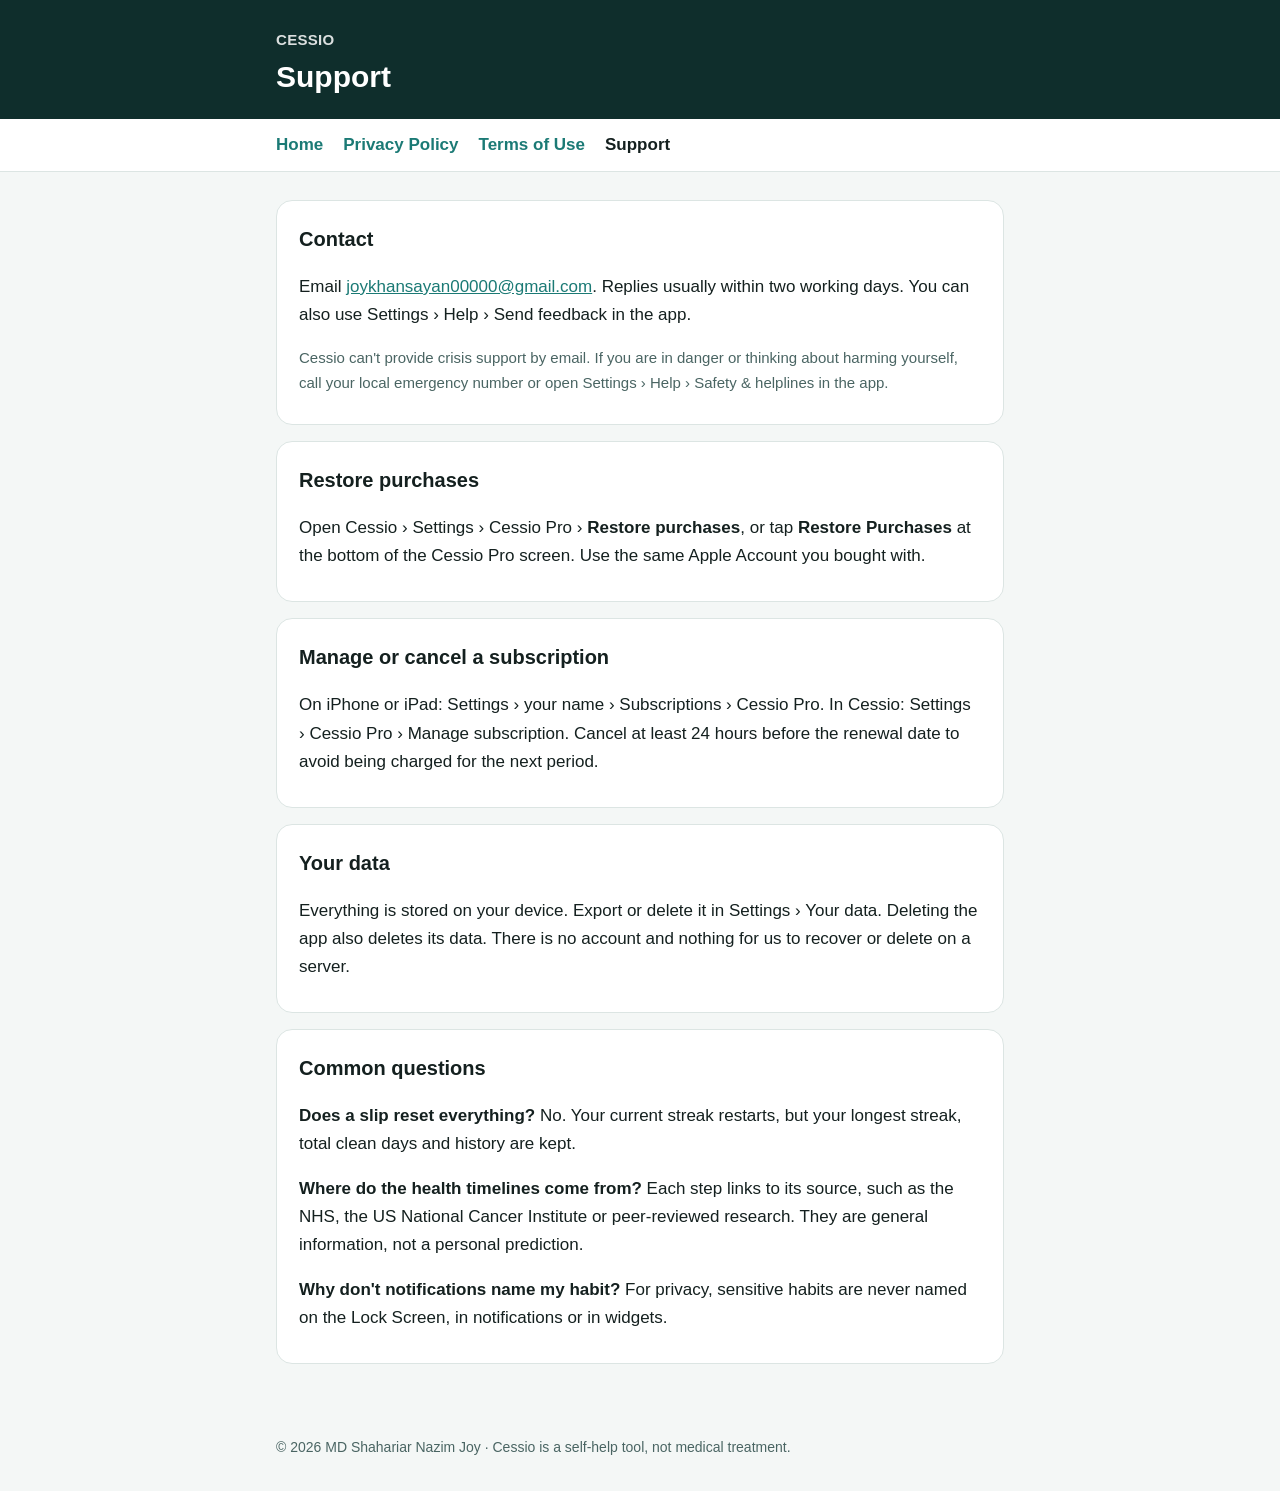
==== support.html @ 5b6c5786 "Cessio privacy policy, terms and support pages" ====
<!DOCTYPE html>
<html lang="en">
<head>
<meta charset="utf-8">
<meta name="viewport" content="width=device-width, initial-scale=1">
<title>Cessio — Support</title>
<meta name="description" content="Cessio: a private app for quitting or cutting back on habits.">
<link rel="stylesheet" href="style.css">
</head>
<body>
<header><div class="inner"><div class="brand">CESSIO</div><h1>Support</h1></div></header>
<nav aria-label="Pages"><ul>
  <li><a href="index.html">Home</a></li>
  <li><a href="privacy.html">Privacy Policy</a></li>
  <li><a href="terms.html">Terms of Use</a></li>
  <li><a href="support.html" aria-current="page">Support</a></li>
</ul></nav>
<main>
<section>
<h2>Contact</h2>
<p>Email <a href="mailto:joykhansayan00000@gmail.com">joykhansayan00000@gmail.com</a>. Replies usually within two working days. You can also use Settings › Help › Send feedback in the app.</p>
<p class="note">Cessio can't provide crisis support by email. If you are in danger or thinking about harming yourself, call your local emergency number or open Settings › Help › Safety &amp; helplines in the app.</p>
</section>
<section>
<h2>Restore purchases</h2>
<p>Open Cessio › Settings › Cessio Pro › <strong>Restore purchases</strong>, or tap <strong>Restore Purchases</strong> at the bottom of the Cessio Pro screen. Use the same Apple Account you bought with.</p>
</section>
<section>
<h2>Manage or cancel a subscription</h2>
<p>On iPhone or iPad: Settings › your name › Subscriptions › Cessio Pro. In Cessio: Settings › Cessio Pro › Manage subscription. Cancel at least 24 hours before the renewal date to avoid being charged for the next period.</p>
</section>
<section>
<h2>Your data</h2>
<p>Everything is stored on your device. Export or delete it in Settings › Your data. Deleting the app also deletes its data. There is no account and nothing for us to recover or delete on a server.</p>
</section>
<section>
<h2>Common questions</h2>
<p><strong>Does a slip reset everything?</strong> No. Your current streak restarts, but your longest streak, total clean days and history are kept.</p>
<p><strong>Where do the health timelines come from?</strong> Each step links to its source, such as the NHS, the US National Cancer Institute or peer-reviewed research. They are general information, not a personal prediction.</p>
<p><strong>Why don't notifications name my habit?</strong> For privacy, sensitive habits are never named on the Lock Screen, in notifications or in widgets.</p>
</section>
</main>
<footer><div class="inner">© 2026 MD Shahariar Nazim Joy · Cessio is a self-help tool, not medical treatment.</div></footer>
</body>
</html>
---- style.css ----
:root {
  --teal: #1B7A75; --deep: #0F2E2C; --ink: #14201F; --muted: #4A6563;
  --bg: #F4F7F6; --card: #FFFFFF; --line: #DCE5E3;
}
@media (prefers-color-scheme: dark) {
  :root { --teal: #4FB8B0; --deep: #0B1F1E; --ink: #E8F1EF; --muted: #9FBAB7; --bg: #101716; --card: #17201F; --line: #26332F; }
}
* { box-sizing: border-box; }
body { margin: 0; font-family: -apple-system, BlinkMacSystemFont, "Segoe UI", Roboto, sans-serif;
  background: var(--bg); color: var(--ink); line-height: 1.65; font-size: 17px; }
header { background: var(--deep); color: #fff; }
header .inner, nav ul, main, footer .inner { max-width: 760px; margin: 0 auto; padding-left: 16px; padding-right: 16px; }
header .inner { padding-top: 28px; padding-bottom: 24px; }
header .brand { font-weight: 700; letter-spacing: .02em; opacity: .85; font-size: 15px; }
header h1 { margin: 6px 0 0; font-size: 30px; line-height: 1.2; }
nav { background: var(--card); border-bottom: 1px solid var(--line); }
nav ul { list-style: none; display: flex; flex-wrap: wrap; gap: 4px 20px; padding-top: 12px; padding-bottom: 12px; margin: 0 auto; }
nav a { color: var(--teal); text-decoration: none; font-weight: 600; }
nav a[aria-current="page"] { color: var(--ink); }
main { padding-top: 28px; padding-bottom: 48px; }
section { background: var(--card); border: 1px solid var(--line); border-radius: 16px; padding: 4px 22px 14px; margin-bottom: 16px; }
h2 { font-size: 20px; margin: 18px 0 6px; }
p, li { color: var(--ink); }
.meta, .note { color: var(--muted); font-size: 15px; }
a { color: var(--teal); }
footer { color: var(--muted); font-size: 14px; }
footer .inner { padding-top: 8px; padding-bottom: 32px; }
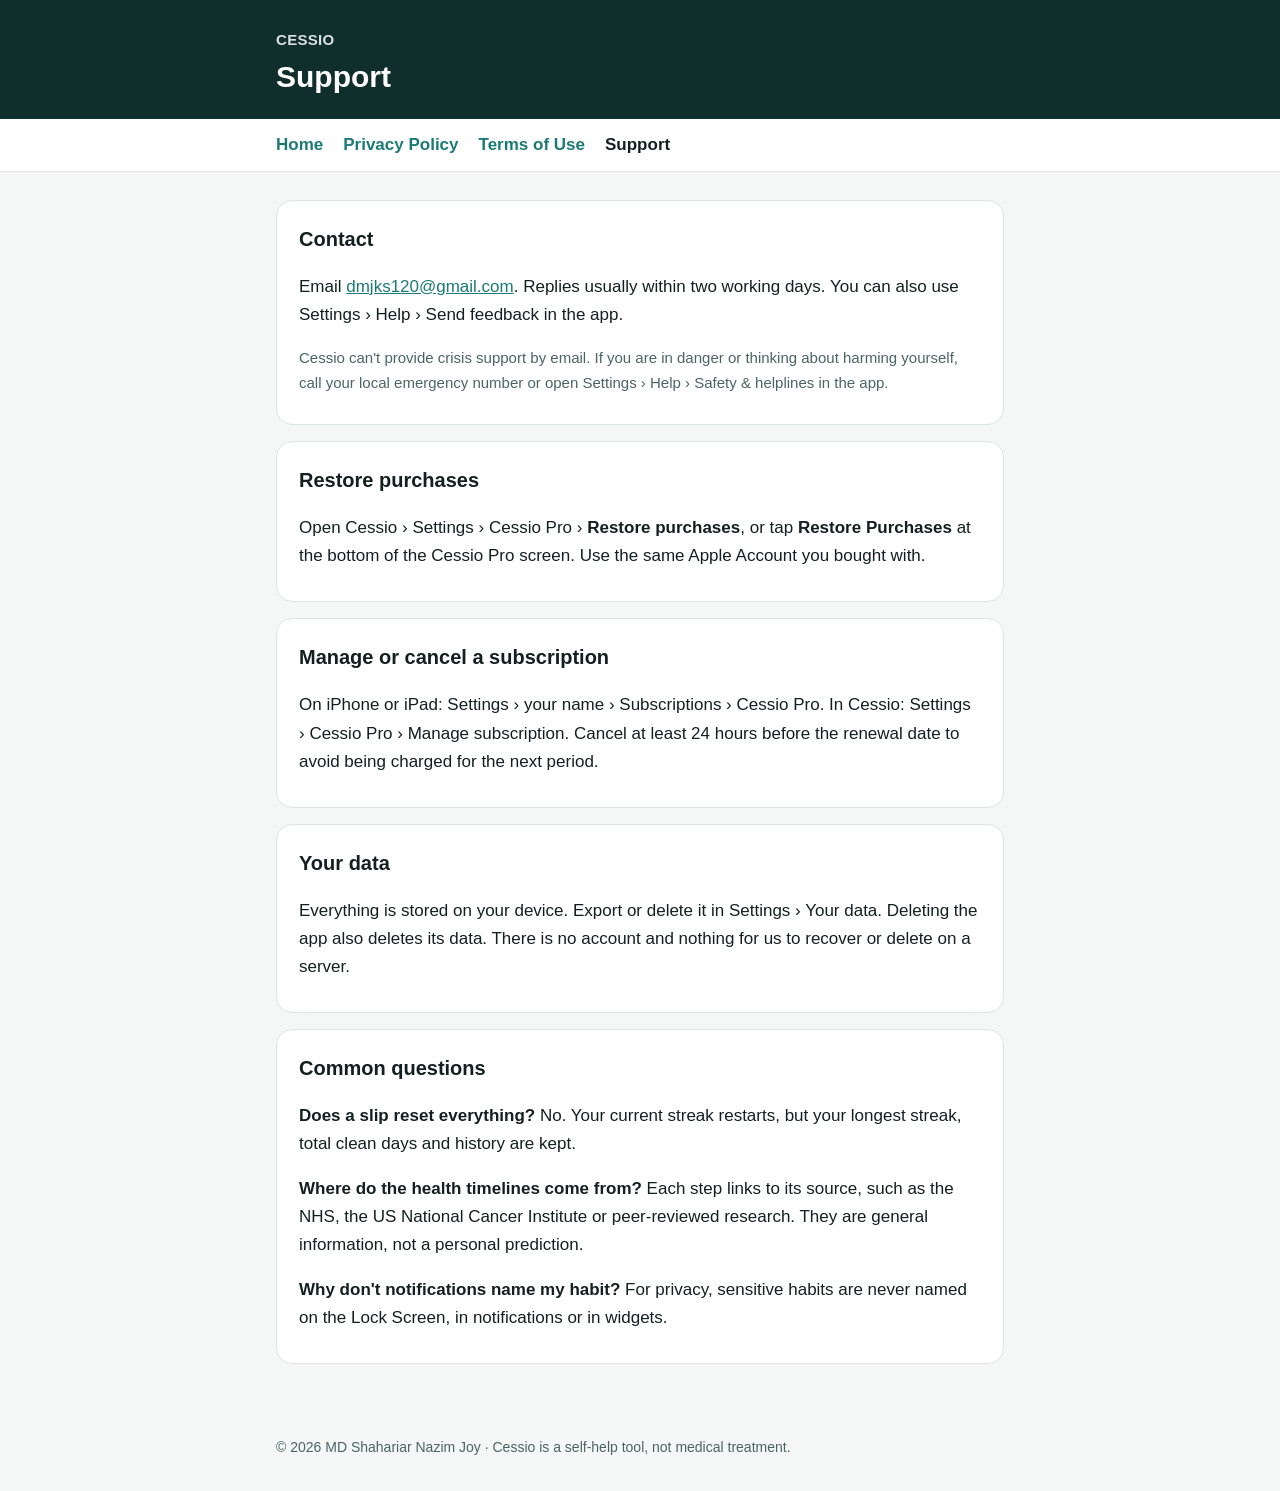
==== commit b10a5685: "Use dmjks120@gmail.com as the support address" ====
--- a/support.html
+++ b/support.html
@@ -18,7 +18,7 @@
 <main>
 <section>
 <h2>Contact</h2>
-<p>Email <a href="mailto:joykhansayan00000@gmail.com">joykhansayan00000@gmail.com</a>. Replies usually within two working days. You can also use Settings › Help › Send feedback in the app.</p>
+<p>Email <a href="mailto:dmjks120@gmail.com">dmjks120@gmail.com</a>. Replies usually within two working days. You can also use Settings › Help › Send feedback in the app.</p>
 <p class="note">Cessio can't provide crisis support by email. If you are in danger or thinking about harming yourself, call your local emergency number or open Settings › Help › Safety &amp; helplines in the app.</p>
 </section>
 <section>
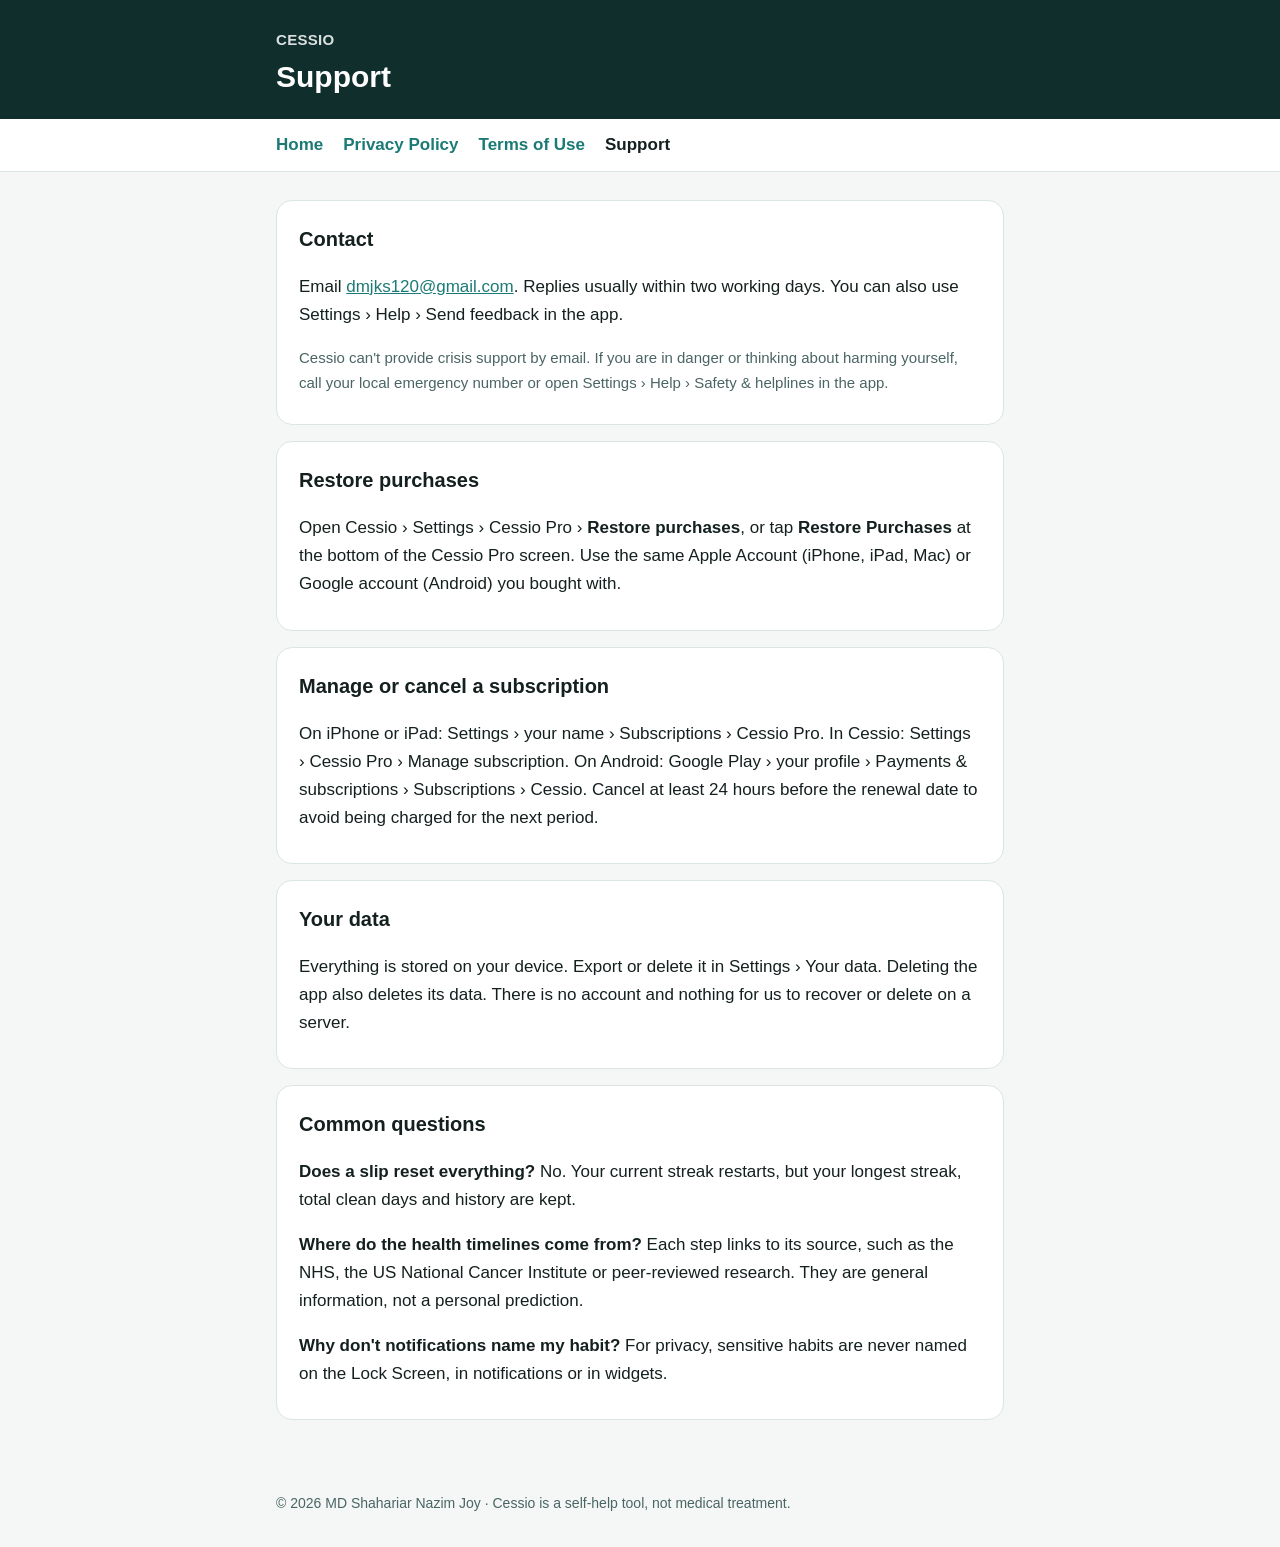
==== commit d39cec6d: "Cover Cessio for Android and Google Play billing Co-Authored-By: Claude Opus 5.5 <noreply@anthropic." ====
--- a/support.html
+++ b/support.html
@@ -23,11 +23,11 @@
 </section>
 <section>
 <h2>Restore purchases</h2>
-<p>Open Cessio › Settings › Cessio Pro › <strong>Restore purchases</strong>, or tap <strong>Restore Purchases</strong> at the bottom of the Cessio Pro screen. Use the same Apple Account you bought with.</p>
+<p>Open Cessio › Settings › Cessio Pro › <strong>Restore purchases</strong>, or tap <strong>Restore Purchases</strong> at the bottom of the Cessio Pro screen. Use the same Apple Account (iPhone, iPad, Mac) or Google account (Android) you bought with.</p>
 </section>
 <section>
 <h2>Manage or cancel a subscription</h2>
-<p>On iPhone or iPad: Settings › your name › Subscriptions › Cessio Pro. In Cessio: Settings › Cessio Pro › Manage subscription. Cancel at least 24 hours before the renewal date to avoid being charged for the next period.</p>
+<p>On iPhone or iPad: Settings › your name › Subscriptions › Cessio Pro. In Cessio: Settings › Cessio Pro › Manage subscription. On Android: Google Play › your profile › Payments &amp; subscriptions › Subscriptions › Cessio. Cancel at least 24 hours before the renewal date to avoid being charged for the next period.</p>
 </section>
 <section>
 <h2>Your data</h2>
